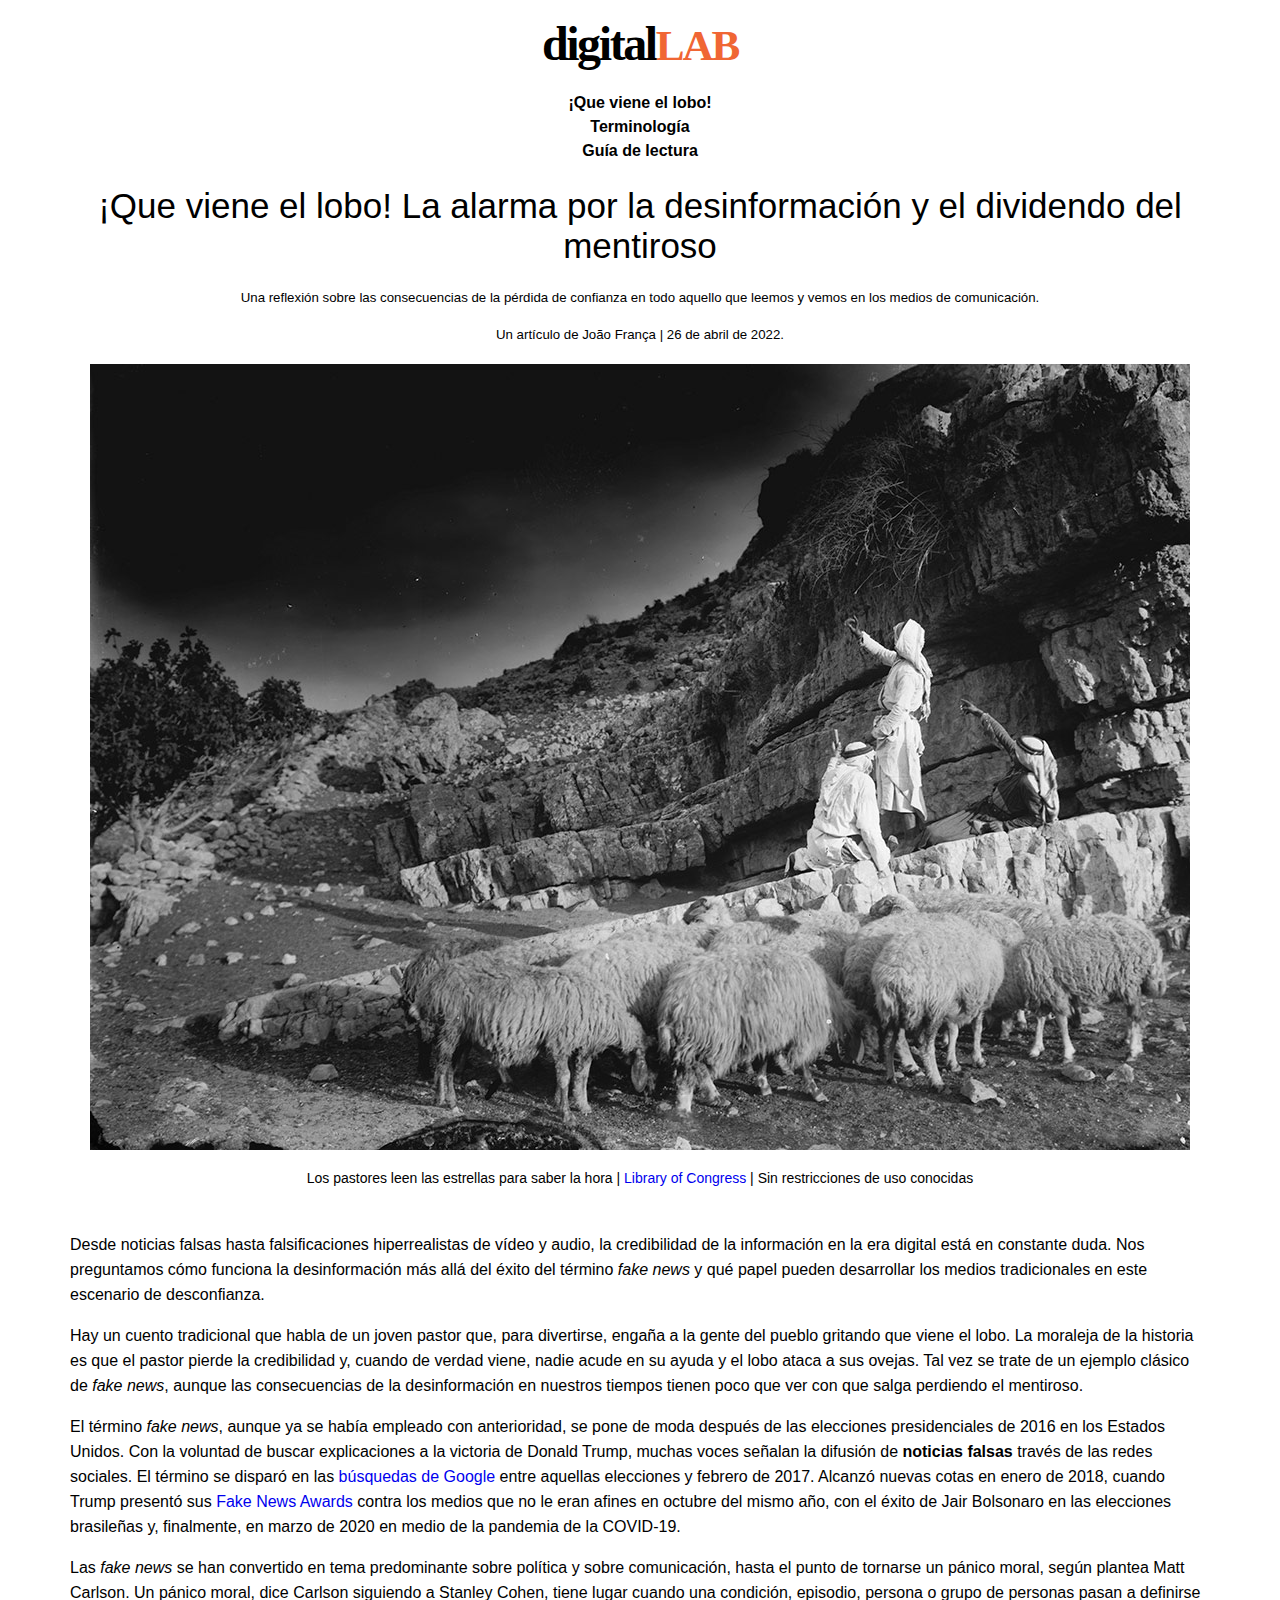
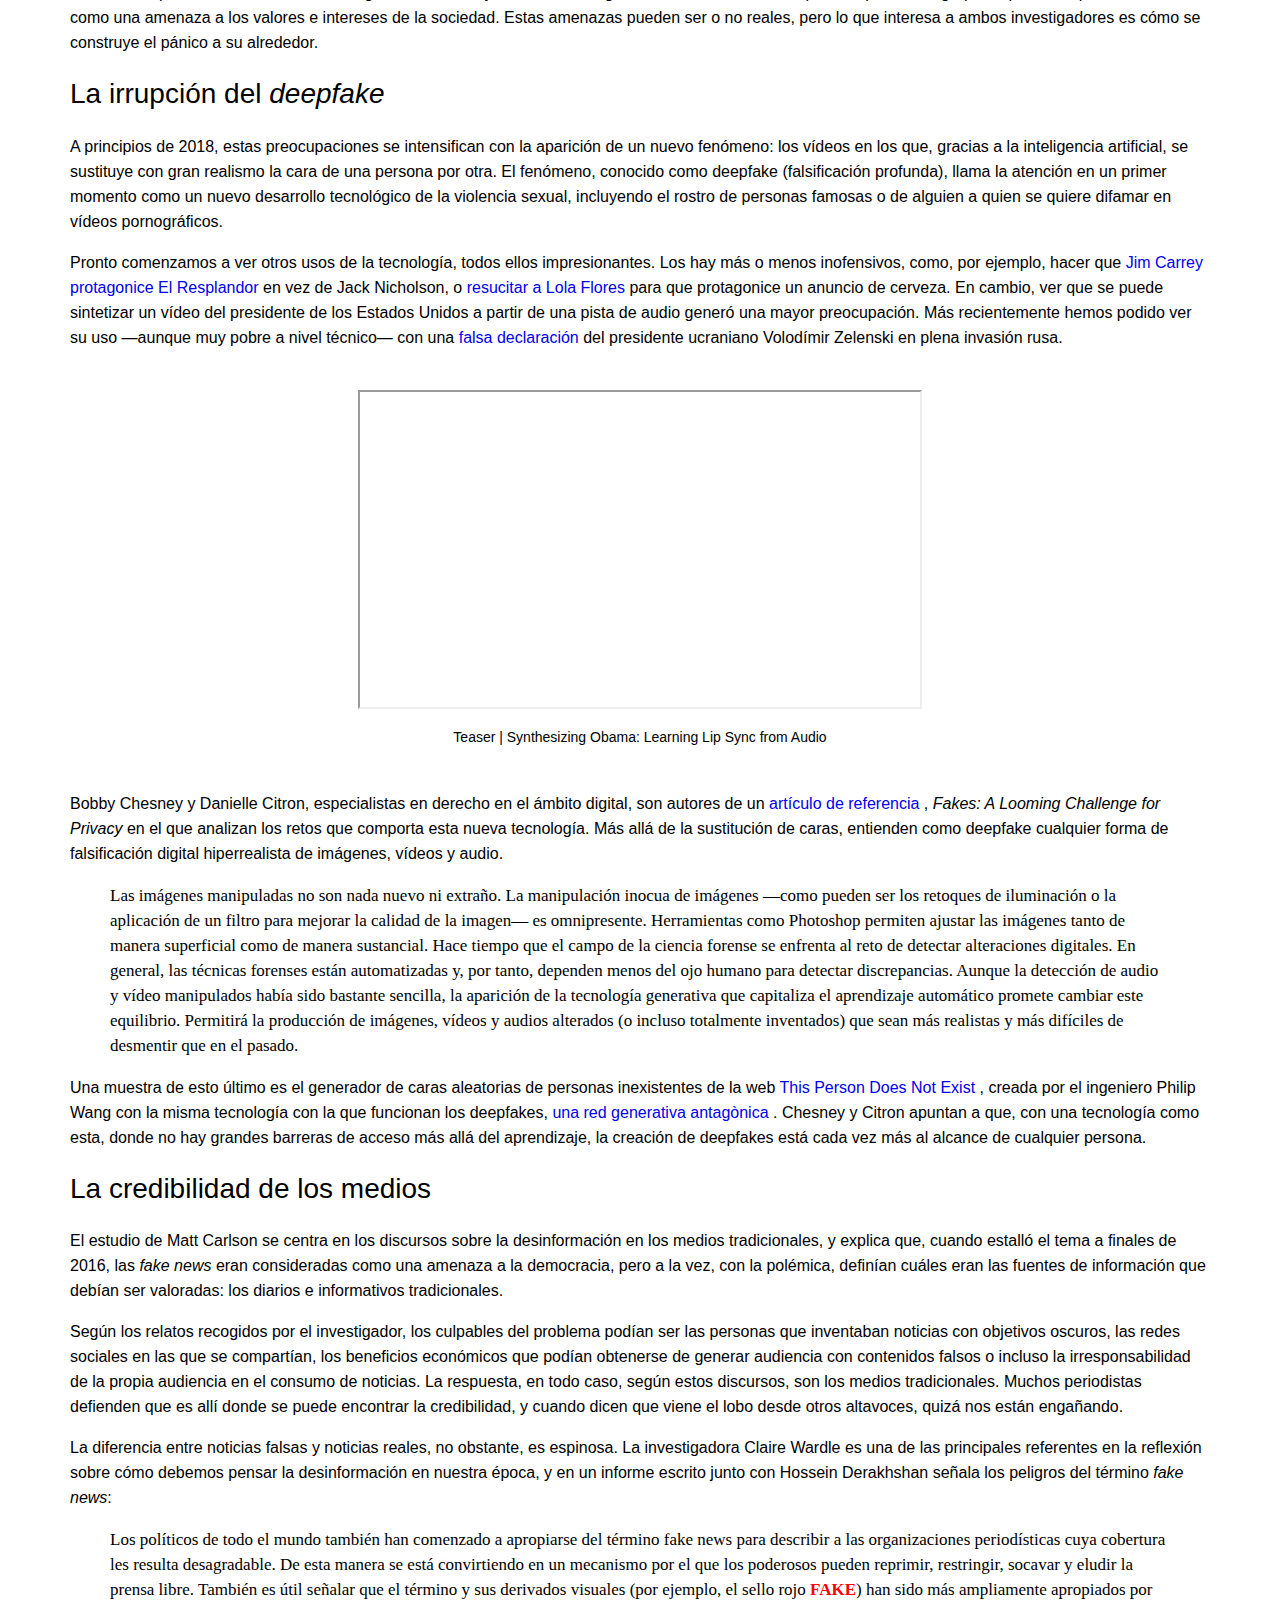
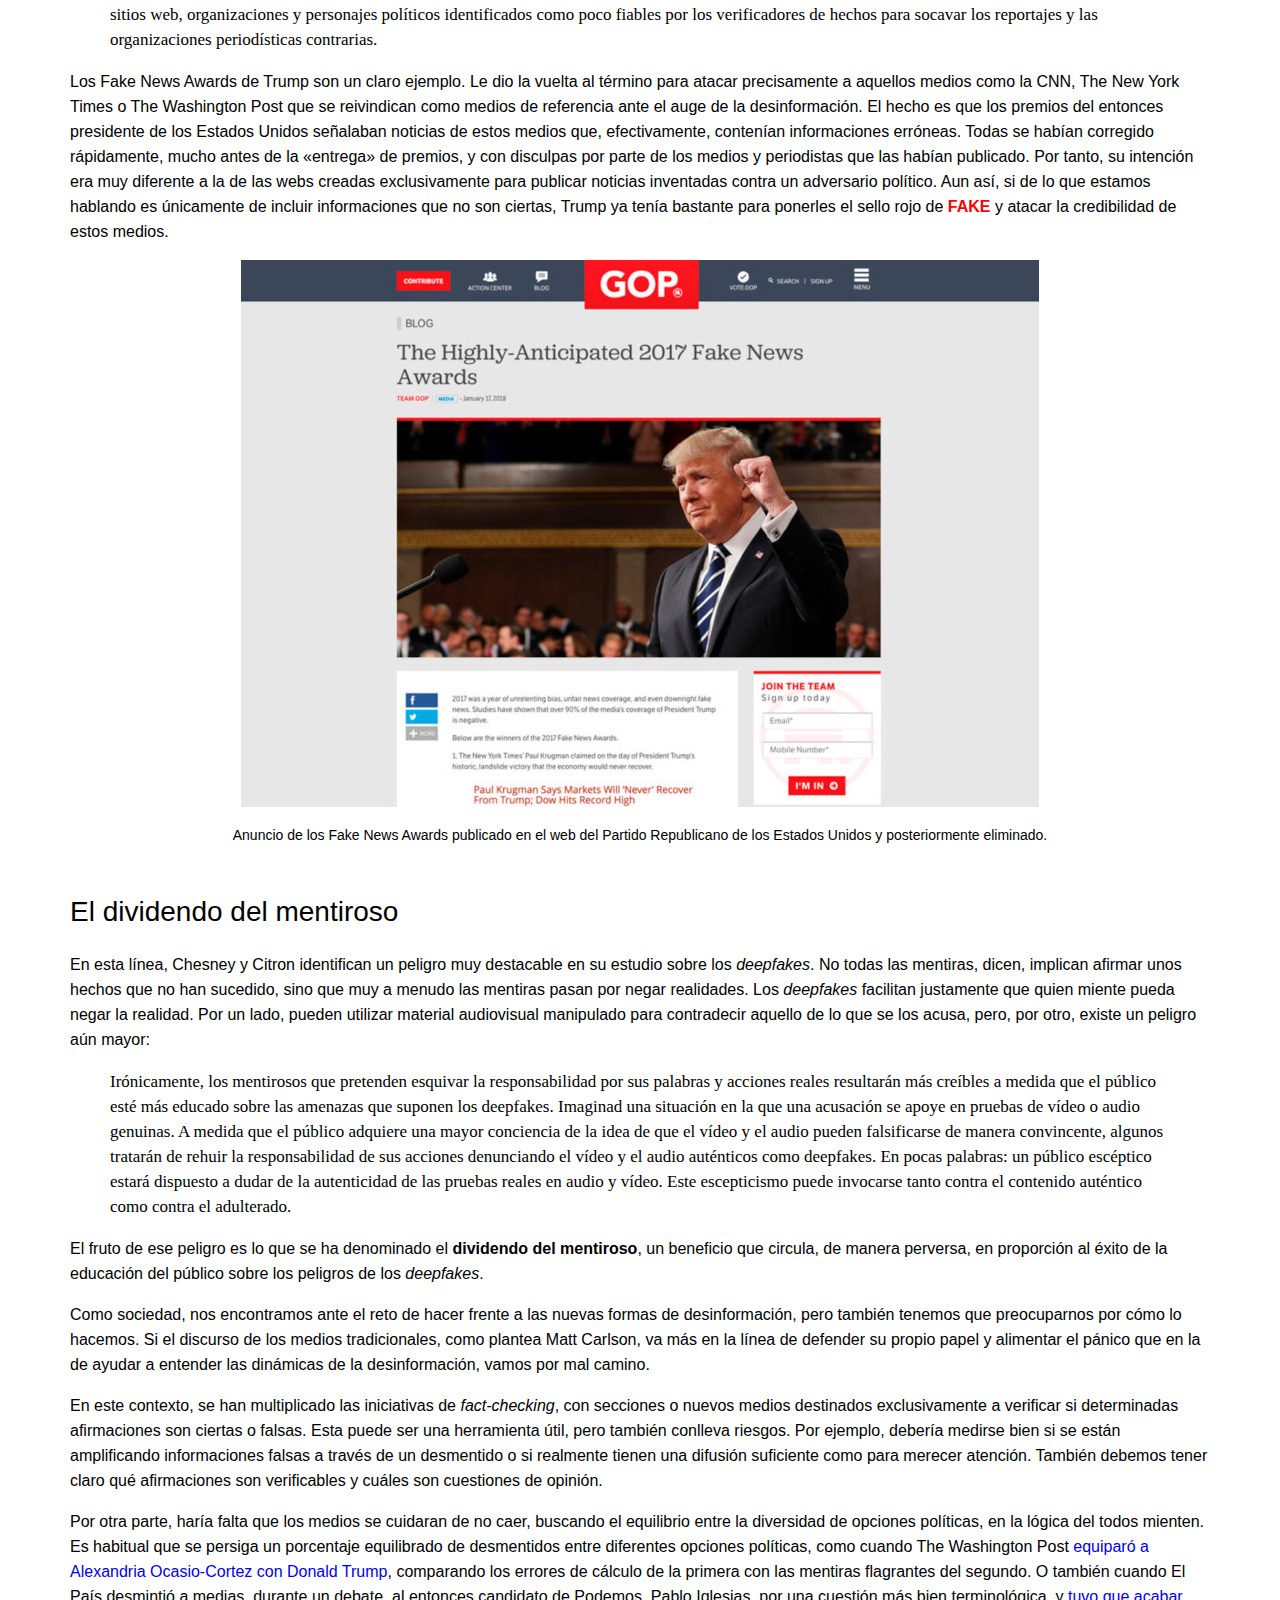
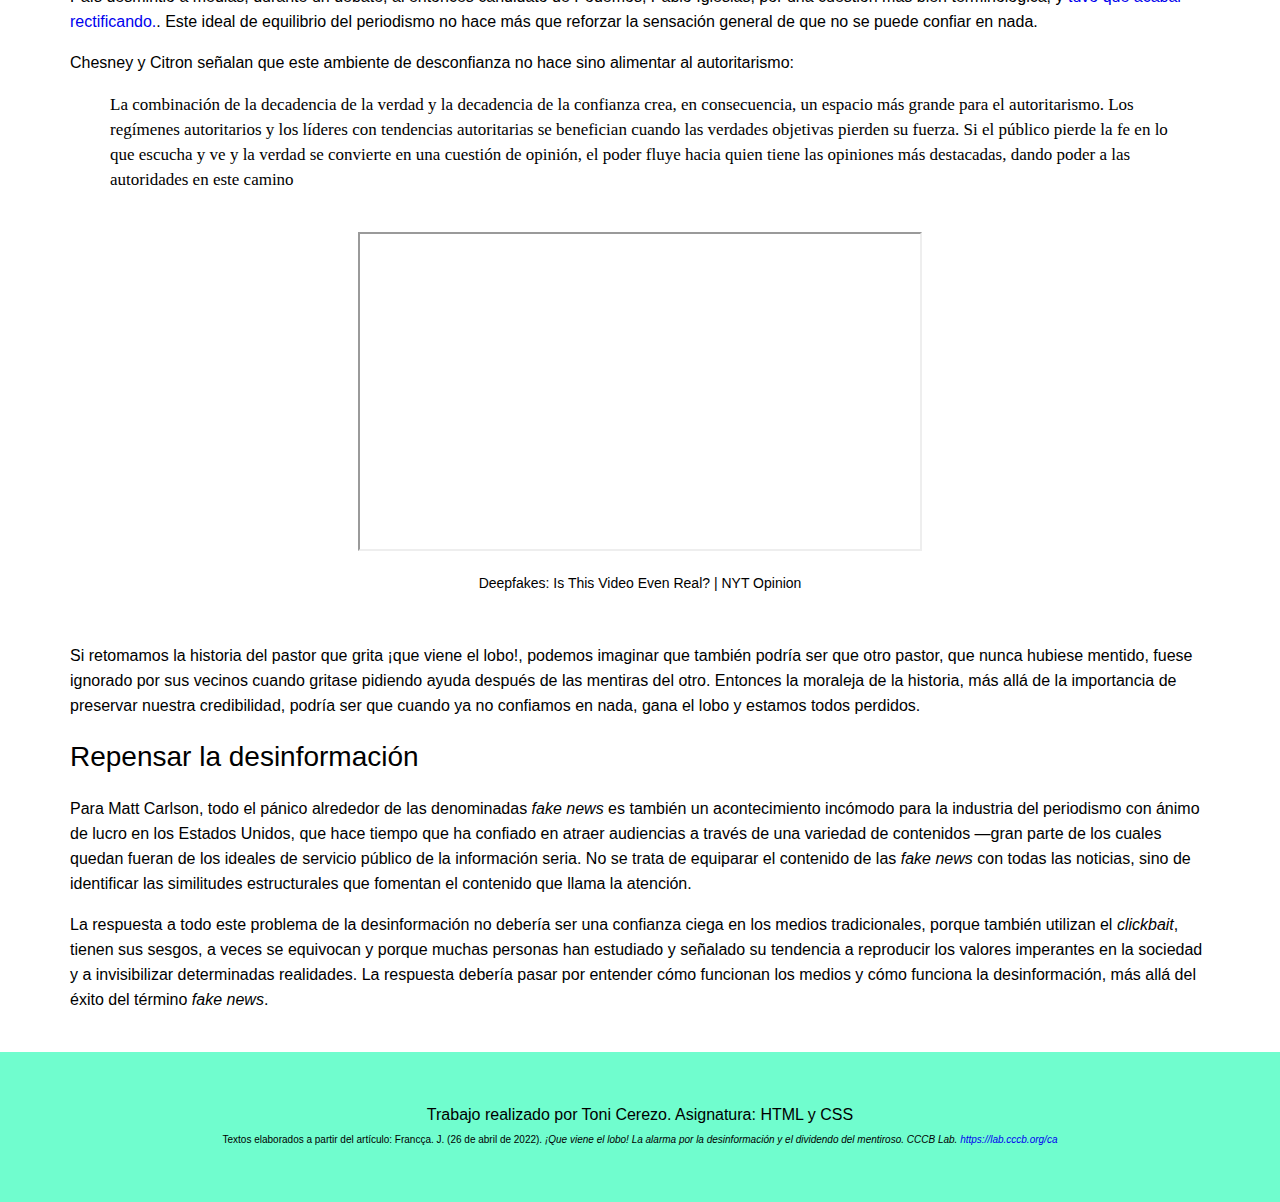
==== index.html @ 91ee5865 "Primera versión" ====
<!DOCTYPE html>
<html lang="es">
  <head>
    <meta charset="UTF-8">
    <meta name="viewport" content="width=device-width, initial-scale=1.0">
    <meta http-equiv="X-UA-Compatible" content="ie=edge">
    <title>Fake News - Inicio</title>
    <link rel="stylesheet" href="css/estilos.css">
  </head>
  <body>
    <header>
      <span id="cabecera1">digital<span id="cabecera2">lab</span></span>
    </header>
    <nav>
      <ul>
        <li><a class="enlace_menu" href="index.html">¡Que viene el lobo!</a></li>
        <li><a class="enlace_menu" href="terminologia.html">Terminología</a></li>
        <li><a class="enlace_menu" href="guia.html">Guía de lectura</a></li>
      </ul>
    </nav> 
    <main>
    
        <h1 id="titular">¡Que viene el lobo! La alarma por la desinformación y el dividendo del mentiroso</h1>
        <h5 id="subtitular">Una reflexión sobre las consecuencias de la pérdida de confianza en todo aquello que leemos y vemos en los medios de comunicación.</h5>
        <h5 id="autoria">Un artículo de João França | 26 de abril de 2022.</h5>
       
       
       <figure>
          <div class="imagenes">
            <img src="img/fakenews-pastors.jpg" alt="fakenews-pastors">
          </div>

          <figcaption>Los pastores leen las estrellas para saber la hora | <a href="https://www.loc.gov/item/2019693714/">Library of Congress</a> | Sin restricciones de uso conocidas </figcaption>
      </figure> 
      <p>Desde noticias falsas hasta falsificaciones hiperrealistas de vídeo y audio, la credibilidad de la información en la era digital está en constante duda. Nos preguntamos cómo funciona la desinformación más allá del éxito del término <i>fake news</i> y qué papel pueden desarrollar los medios tradicionales en este escenario de desconfianza.</p>
      <p>Hay un cuento tradicional que habla de un joven pastor que, para divertirse, engaña a la gente del pueblo gritando que viene el lobo. La moraleja de la historia es que el pastor pierde la credibilidad y, cuando de verdad viene, nadie acude en su ayuda y el lobo ataca a sus ovejas. Tal vez se trate de un ejemplo clásico de  <i>fake news</i>, aunque las consecuencias de la desinformación en nuestros tiempos tienen poco que ver con que salga perdiendo el mentiroso.</p>
      <p>El término <i>fake news</i>, aunque ya se había empleado con anterioridad, se pone de moda después de las elecciones presidenciales de 2016 en los Estados Unidos. Con la voluntad de buscar explicaciones a la victoria de Donald Trump, muchas voces señalan la difusión de <b>noticias falsas</b> través de las redes sociales. El término se disparó en las <a href="https://trends.google.com/trends/explore?q=%22fake%20news%22&date=2016-01-01%202021-12-31#TIMESERIES"> búsquedas de Google</a> entre aquellas elecciones y febrero de 2017. Alcanzó nuevas cotas en enero de 2018, cuando Trump presentó sus <a href="https://en.wikipedia.org/wiki/Fake_News_Awards">Fake News Awards</a> contra los medios que no le eran afines en octubre del mismo año, con el éxito de Jair Bolsonaro en las elecciones brasileñas y, finalmente, en marzo de 2020 en medio de la pandemia de la COVID-19.</p>
      <p>Las <i>fake news</i> se han convertido en tema predominante sobre política y sobre comunicación, hasta el punto de tornarse un pánico moral, según plantea Matt Carlson. Un pánico moral, dice Carlson siguiendo a Stanley Cohen, tiene lugar cuando una condición, episodio, persona o grupo de personas pasan a definirse como una amenaza a los valores e intereses de la sociedad. Estas amenazas pueden ser o no reales, pero lo que interesa a ambos investigadores es cómo se construye el pánico a su alrededor.</p>
      <h2>La irrupción del <i>deepfake</i></h2>
      <p>A principios de 2018, estas preocupaciones se intensifican con la aparición de un nuevo fenómeno: los vídeos en los que, gracias a la inteligencia artificial, se sustituye con gran realismo la cara de una persona por otra. El fenómeno, conocido como deepfake (falsificación profunda), llama la atención en un primer momento como un nuevo desarrollo tecnológico de la violencia sexual, incluyendo el rostro de personas famosas o de alguien a quien se quiere difamar en vídeos pornográficos.</p>
      <p>Pronto comenzamos a ver otros usos de la tecnología, todos ellos impresionantes. Los hay más o menos inofensivos, como, por ejemplo, hacer que <a href="https://www.youtube.com/watch?v=-ZRUZzZPGto">Jim Carrey protagonice El Resplandor </a>en vez de Jack Nicholson, o <a href="https://www.youtube.com/watch?v=BQLTRMYHwvE">resucitar a Lola Flores</a>
       para que protagonice un anuncio de cerveza. En cambio, ver que se puede sintetizar un vídeo del presidente de los Estados Unidos a partir de una pista de audio generó una mayor preocupación. Más recientemente hemos podido ver su uso —aunque muy pobre a nivel técnico— con una <a href="https://www.youtube.com/watch?v=X17yrEV5sl4">falsa declaración</a> del presidente ucraniano Volodímir Zelenski en plena invasión rusa.</p>
      <figure>
        <div class="video">
          <iframe width="560" height="315" src="https://www.youtube.com/embed/MVBe6_o4cMI?controls=0" title="Teaser | Synthesizing Obama: Learning Lip Sync from Audio" allow="accelerometer; autoplay; clipboard-write; encrypted-media; gyroscope; picture-in-picture" allowfullscreen></iframe>
        </div>
          <figcaption>Teaser | Synthesizing Obama: Learning Lip Sync from Audio</figcaption>
      </figure>
      <p>
        Bobby Chesney y Danielle Citron, especialistas en derecho en el ámbito digital, son autores de un <a href="https://lawcat.berkeley.edu/record/1136469">artículo de referencia</a>
        , <i> Fakes: A Looming Challenge for Privacy</i> en el que analizan los retos que comporta esta nueva tecnología. Más allá de la sustitución de caras, entienden como deepfake cualquier forma de falsificación digital hiperrealista de imágenes, vídeos y audio.
      </p>
      <blockquote>Las imágenes manipuladas no son nada nuevo ni extraño. La manipulación inocua de imágenes —como pueden ser los retoques de iluminación o la aplicación de un filtro para mejorar la calidad de la imagen— es omnipresente. Herramientas como Photoshop permiten ajustar las imágenes tanto de manera superficial como de manera sustancial. Hace tiempo que el campo de la ciencia forense se enfrenta al reto de detectar alteraciones digitales. En general, las técnicas forenses están automatizadas y, por tanto, dependen menos del ojo humano para detectar discrepancias. Aunque la detección de audio y vídeo manipulados había sido bastante sencilla, la aparición de la tecnología generativa que capitaliza el aprendizaje automático promete cambiar este equilibrio. Permitirá la producción de imágenes, vídeos y audios alterados (o incluso totalmente inventados) que sean más realistas y más difíciles de desmentir que en el pasado.</blockquote>
      <p>
        Una muestra de esto último es el generador de caras aleatorias de personas inexistentes de la web <a href="https://thispersondoesnotexist.com/">This Person Does Not Exist</a>
        , creada por el ingeniero Philip Wang con la misma tecnología con la que funcionan los deepfakes, <a href="https://ca.wikipedia.org/wiki/Xarxa_generativa_antag%C3%B2nica">una red generativa antagònica</a>
        . Chesney y Citron apuntan a que, con una tecnología como esta, donde no hay grandes barreras de acceso más allá del aprendizaje, la creación de deepfakes está cada vez más al alcance de cualquier persona.
      </p>
      <h2>La credibilidad de los medios</h2>
      <p>El estudio de Matt Carlson se centra en los discursos sobre la desinformación en los medios tradicionales, y explica que, cuando estalló el tema a finales de 2016, las <i>fake news</i> eran consideradas como una amenaza a la democracia, pero a la vez, con la polémica, definían cuáles eran las fuentes de información que debían ser valoradas: los diarios e informativos tradicionales.</p>
      <p>Según los relatos recogidos por el investigador, los culpables del problema podían ser las personas que inventaban noticias con objetivos oscuros, las redes sociales en las que se compartían, los beneficios económicos que podían obtenerse de generar audiencia con contenidos falsos o incluso la irresponsabilidad de la propia audiencia en el consumo de noticias. La respuesta, en todo caso, según estos discursos, son los medios tradicionales. Muchos periodistas defienden que es allí donde se puede encontrar la credibilidad, y cuando dicen que viene el lobo desde otros altavoces, quizá nos están engañando.</p>
      <p>La diferencia entre noticias falsas y noticias reales, no obstante, es espinosa. La investigadora Claire Wardle es una de las principales referentes en la reflexión sobre cómo debemos pensar la desinformación en nuestra época, y en un informe escrito junto con Hossein Derakhshan señala los peligros del término <i> fake news</i>:</p>
      <blockquote>Los políticos de todo el mundo también han comenzado a apropiarse del término fake news para describir a las organizaciones periodísticas cuya cobertura les resulta desagradable. De esta manera se está convirtiendo en un mecanismo por el que los poderosos pueden reprimir, restringir, socavar y eludir la prensa libre. También es útil señalar que el término y sus derivados visuales (por ejemplo, el sello rojo <b>FAKE</b>) han sido más ampliamente apropiados por sitios web, organizaciones y personajes políticos identificados como poco fiables por los verificadores de hechos para socavar los reportajes y las organizaciones periodísticas contrarias.</blockquote>
      <p id="rojo">Los Fake News Awards de Trump son un claro ejemplo. Le dio la vuelta al término para atacar precisamente a aquellos medios como la CNN, The New York Times o The Washington Post que se reivindican como medios de referencia ante el auge de la desinformación. El hecho es que los premios del entonces presidente de los Estados Unidos señalaban noticias de estos medios que, efectivamente, contenían informaciones erróneas. Todas se habían corregido rápidamente, mucho antes de la «entrega» de premios, y con disculpas por parte de los medios y periodistas que las habían publicado. Por tanto, su intención era muy diferente a la de las webs creadas exclusivamente para publicar noticias inventadas contra un adversario político. Aun así, si de lo que estamos hablando es únicamente de incluir informaciones que no son ciertas, Trump ya tenía bastante para ponerles el sello rojo de <b>FAKE</b> y atacar la credibilidad de estos medios.</p>
      <figure>
        <div class="imagenes">  
        <img src="img/fakenews-trump-awards.jpg" alt="fakenews-trump">
        </div>
        <figcaption>Anuncio de los Fake News Awards publicado en el web del Partido Republicano de los Estados Unidos y posteriormente eliminado. </figcaption>
      </figure> 
      <h2>El dividendo del mentiroso</h2>
      <p>En esta línea, Chesney y Citron identifican un peligro muy destacable en su estudio sobre los <i>deepfakes</i>. No todas las mentiras, dicen, implican afirmar unos hechos que no han sucedido, sino que muy a menudo las mentiras pasan por negar realidades. Los <i>deepfakes</i> facilitan justamente que quien miente pueda negar la realidad. Por un lado, pueden utilizar material audiovisual manipulado para contradecir aquello de lo que se los acusa, pero, por otro, existe un peligro aún mayor:</p>
      <blockquote>Irónicamente, los mentirosos que pretenden esquivar la responsabilidad por sus palabras y acciones reales resultarán más creíbles a medida que el público esté más educado sobre las amenazas que suponen los deepfakes. Imaginad una situación en la que una acusación se apoye en pruebas de vídeo o audio genuinas. A medida que el público adquiere una mayor conciencia de la idea de que el vídeo y el audio pueden falsificarse de manera convincente, algunos tratarán de rehuir la responsabilidad de sus acciones denunciando el vídeo y el audio auténticos como deepfakes. En pocas palabras: un público escéptico estará dispuesto a dudar de la autenticidad de las pruebas reales en audio y vídeo. Este escepticismo puede invocarse tanto contra el contenido auténtico como contra el adulterado.</blockquote>
      <p>El fruto de ese peligro es lo que se ha denominado el <b>dividendo del mentiroso</b>, un beneficio que circula, de manera perversa, en proporción al éxito de la educación del público sobre los peligros de los <i>deepfakes</i>.</p>
      <p>Como sociedad, nos encontramos ante el reto de hacer frente a las nuevas formas de desinformación, pero también tenemos que preocuparnos por cómo lo hacemos. Si el discurso de los medios tradicionales, como plantea Matt Carlson, va más en la línea de defender su propio papel y alimentar el pánico que en la de ayudar a entender las dinámicas de la desinformación, vamos por mal camino.</p>
      <p>En este contexto, se han multiplicado las iniciativas de <i>fact-checking</i>, con secciones o nuevos medios destinados exclusivamente a verificar si determinadas afirmaciones son ciertas o falsas. Esta puede ser una herramienta útil, pero también conlleva riesgos. Por ejemplo, debería medirse bien si se están amplificando informaciones falsas a través de un desmentido o si realmente tienen una difusión suficiente como para merecer atención. También debemos tener claro qué afirmaciones son verificables y cuáles son cuestiones de opinión.</p>
      <p>Por otra parte, haría falta que los medios se cuidaran de no caer, buscando el equilibrio entre la diversidad de opciones políticas, en la lógica del todos mienten. Es habitual que se persiga un porcentaje equilibrado de desmentidos entre diferentes opciones políticas, como cuando The Washington Post <a href="https://fair.org/home/factcheck-false-equivalence/">equiparó a Alexandria Ocasio-Cortez con Donald Trump</a>, comparando los errores de cálculo de la primera con las mentiras flagrantes del segundo. O también cuando El País desmintió a medias, durante un debate, al entonces candidato de Podemos, Pablo Iglesias, por una cuestión más bien terminológica, y <a href="https://twitter.com/el_pais/status/1121057901550952449">tuvo que acabar rectificando.</a>. Este ideal de equilibrio del periodismo no hace más que reforzar la sensación general de que no se puede confiar en nada.</p>
      <p>Chesney y Citron señalan que este ambiente de desconfianza no hace sino alimentar al autoritarismo:</p>
      <blockquote>
        La combinación de la decadencia de la verdad y la decadencia de la confianza crea, en consecuencia, un espacio más grande para el autoritarismo. Los regímenes autoritarios y los líderes con tendencias autoritarias se benefician cuando las verdades objetivas pierden su fuerza. Si el público pierde la fe en lo que escucha y ve y la verdad se convierte en una cuestión de opinión, el poder fluye hacia quien tiene las opiniones más destacadas, dando poder a las autoridades en este camino
        <figure>
          <div class="video">
            <iframe width="560" height="315" src="https://www.youtube.com/embed/1OqFY_2JE1c" title=" Deepfakes: Is This Video Even Real? | NYT Opinion " allow="accelerometer; autoplay; clipboard-write; encrypted-media; gyroscope; picture-in-picture" allowfullscreen></iframe>
          </div>
            <figcaption>Deepfakes: Is This Video Even Real? | NYT Opinion </figcaption>
        </figure>        
      </blockquote>
      <p>Si retomamos la historia del pastor que grita ¡que viene el lobo!, podemos imaginar que también podría ser que otro pastor, que nunca hubiese mentido, fuese ignorado por sus vecinos cuando gritase pidiendo ayuda después de las mentiras del otro. Entonces la moraleja de la historia, más allá de la importancia de preservar nuestra credibilidad, podría ser que cuando ya no confiamos en nada, gana el lobo y estamos todos perdidos.</p>
      <h2>Repensar la desinformación</h2>
      <p>Para Matt Carlson, todo el pánico alrededor de las denominadas <i>fake news</i> es también un acontecimiento incómodo para la industria del periodismo con ánimo de lucro en los Estados Unidos, que hace tiempo que ha confiado en atraer audiencias a través de una variedad de contenidos —gran parte de los cuales quedan fueran de los ideales de servicio público de la información seria. No se trata de equiparar el contenido de las <i>fake news</i> con todas las noticias, sino de identificar las similitudes estructurales que fomentan el contenido que llama la atención.</p>
      <p>La respuesta a todo este problema de la desinformación no debería ser una confianza ciega en los medios tradicionales, porque también utilizan el <i>clickbait</i>, tienen sus sesgos, a veces se equivocan y porque muchas personas han estudiado y señalado su tendencia a reproducir los valores imperantes en la sociedad y a invisibilizar determinadas realidades. La respuesta debería pasar por entender cómo funcionan los medios y cómo funciona la desinformación, más allá del éxito del término <i>fake news</i>.</p>
    </main>
    <footer>
    <p>Trabajo realizado por Toni Cerezo. Asignatura: HTML y CSS</p>
    <p id="credits">Textos elaborados a partir del artículo: Francça. J. (26 de abril de 2022). <i>¡Que viene el lobo! La alarma por la desinformación y el dividendo del mentiroso. CCCB Lab. <a href="https://lab.cccb.org/ca">https://lab.cccb.org/ca</a></i></p>

    </footer>



  </body>
</html>
---- css/estilos.css ----
body{margin:0}
header{text-align: center;padding:1em 0 0 0;}
#cabecera1{	font-family: Georgia,Times,Times New Roman,serif; font-weight:bold;font-size:3em;letter-spacing: -0.05em;}
#cabecera2{	font-family: Georgia,Times,Times New Roman,serif; color:rgb(240, 102, 52);font-size:0.9em;text-transform: uppercase;letter-spacing: -0.05em;}
nav{text-align: center;margin-top:20px}
nav ul{list-style-type: none;text-align: center;padding:0;margin:0}
nav li{padding:3px;}
.enlace_menu{font-family: Arial, Helvetica, sans-serif;text-decoration: none;color:black;font-weight: bold;}
.enlace_menu:active { font-size:25px} 
main{ 
    width: 95%;
    margin-left: auto;
    margin-right: auto;
    max-width: 1140px;
    text-align: left;
  }
h1{font-family: 'Trebuchet MS', sans-serif;;font-weight: 500;text-align: center;font-size:35px}
h5{font-family: 'Trebuchet MS', sans-serif;;font-weight: 500;text-align: center;}
a{font-family: Arial, Helvetica, sans-serif;text-decoration: none;}
figcaption{padding-top:20px;padding-bottom:30px;text-align: center;font-family: Arial, Helvetica, sans-serif;font-size:14px}
p{font-family: Arial, Helvetica, sans-serif;line-height: 25px;font-size:16px}
h2{font-family: Arial, Helvetica, sans-serif;font-weight: 400;font-size:28px}
.video{display:flex; justify-content: center;align-items: center;margin-top:40px;padding:0}
blockquote{line-height: 25px;font-size:17px}
blockquote b{color:red}
#rojo b{color:red}
.imagenes{display:flex; justify-content: center;align-items: center;margin:0;padding:0}
footer{background-color: rgb(112, 253, 206);margin-top:40px;text-align: center;padding-top:50px;padding-bottom:50px}
footer p{margin:0}
#credits{font-size:10px}
/*Estilos para la página terminología*/
main li{margin-top:8px;font-family: Arial, Helvetica, sans-serif;line-height: 25px}
.terminos{font-family: Arial, Helvetica, sans-serif;color:rgb(240, 102, 52);font-size: 18px;font-weight: 700;}
#glosario p{margin-left:2em}
.nivel1{list-style-image: url('../img/book.png');}
.nivel2{list-style-type: circle;}
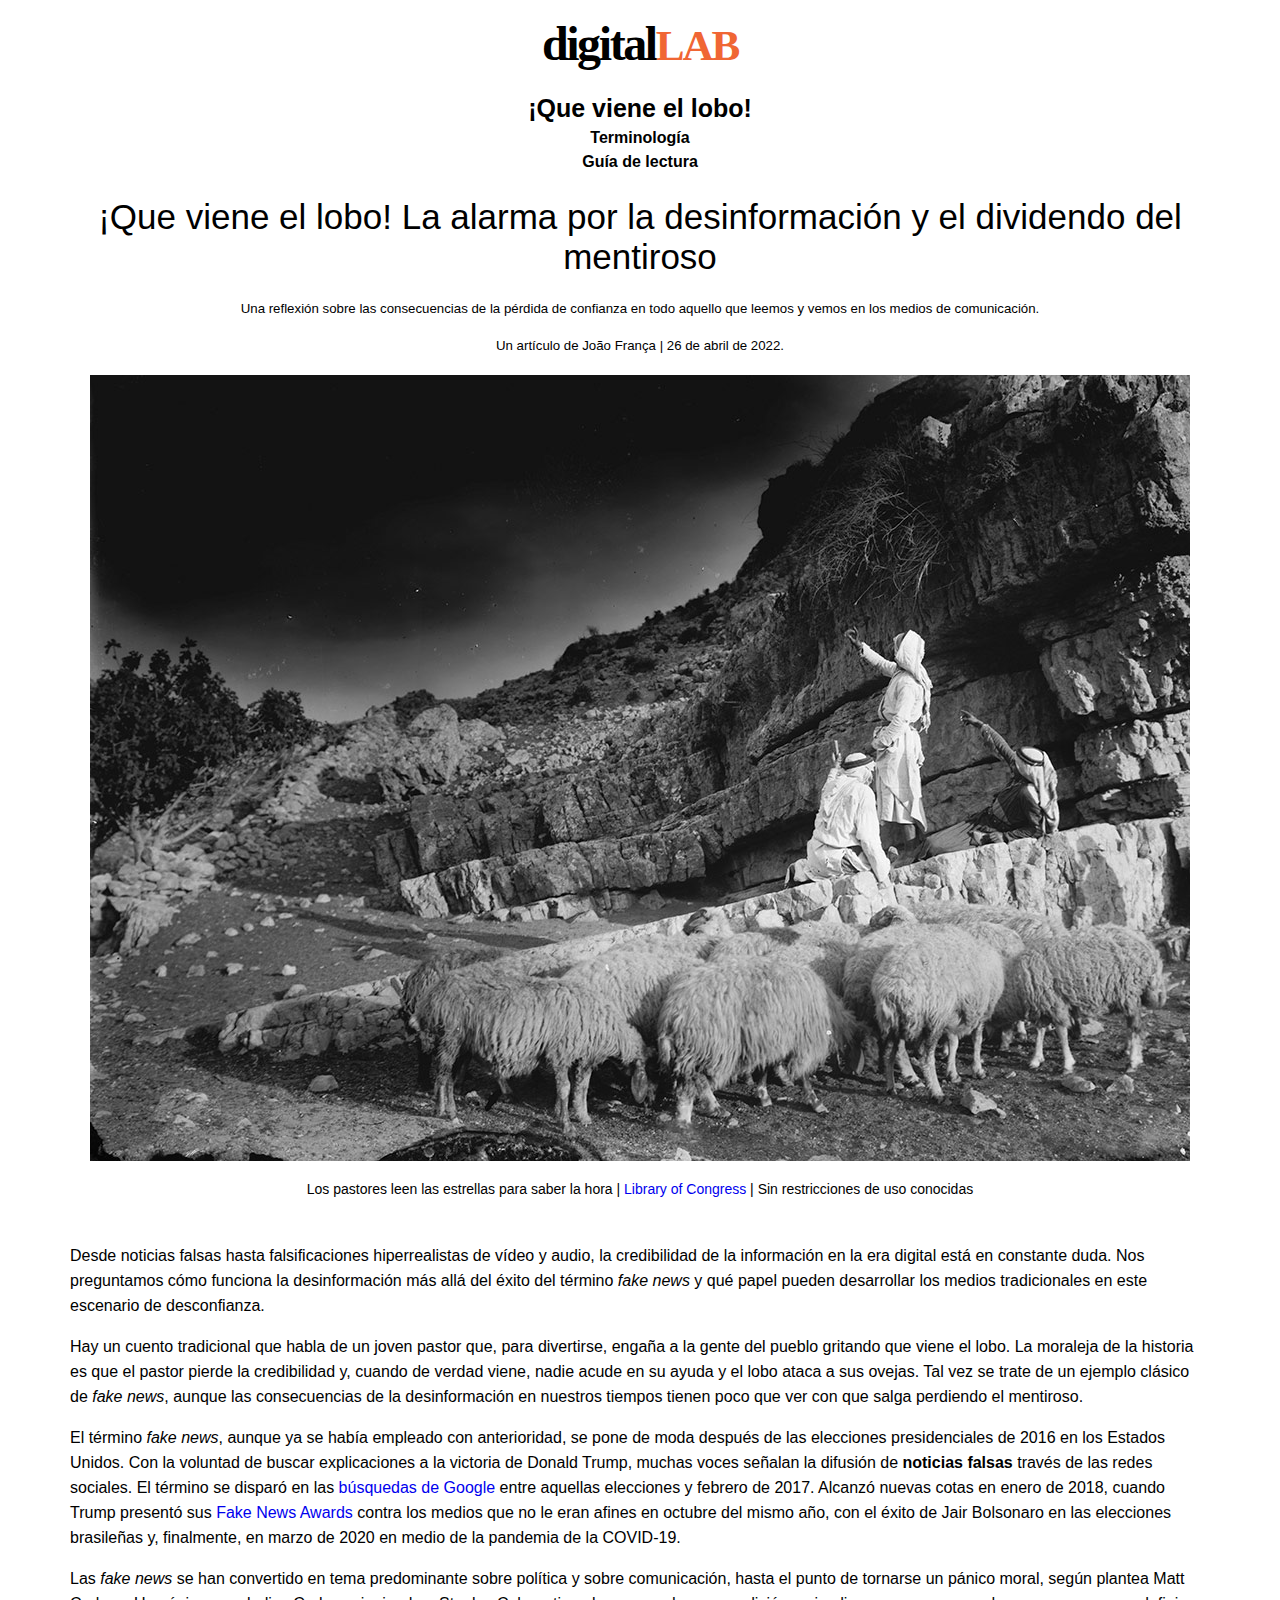
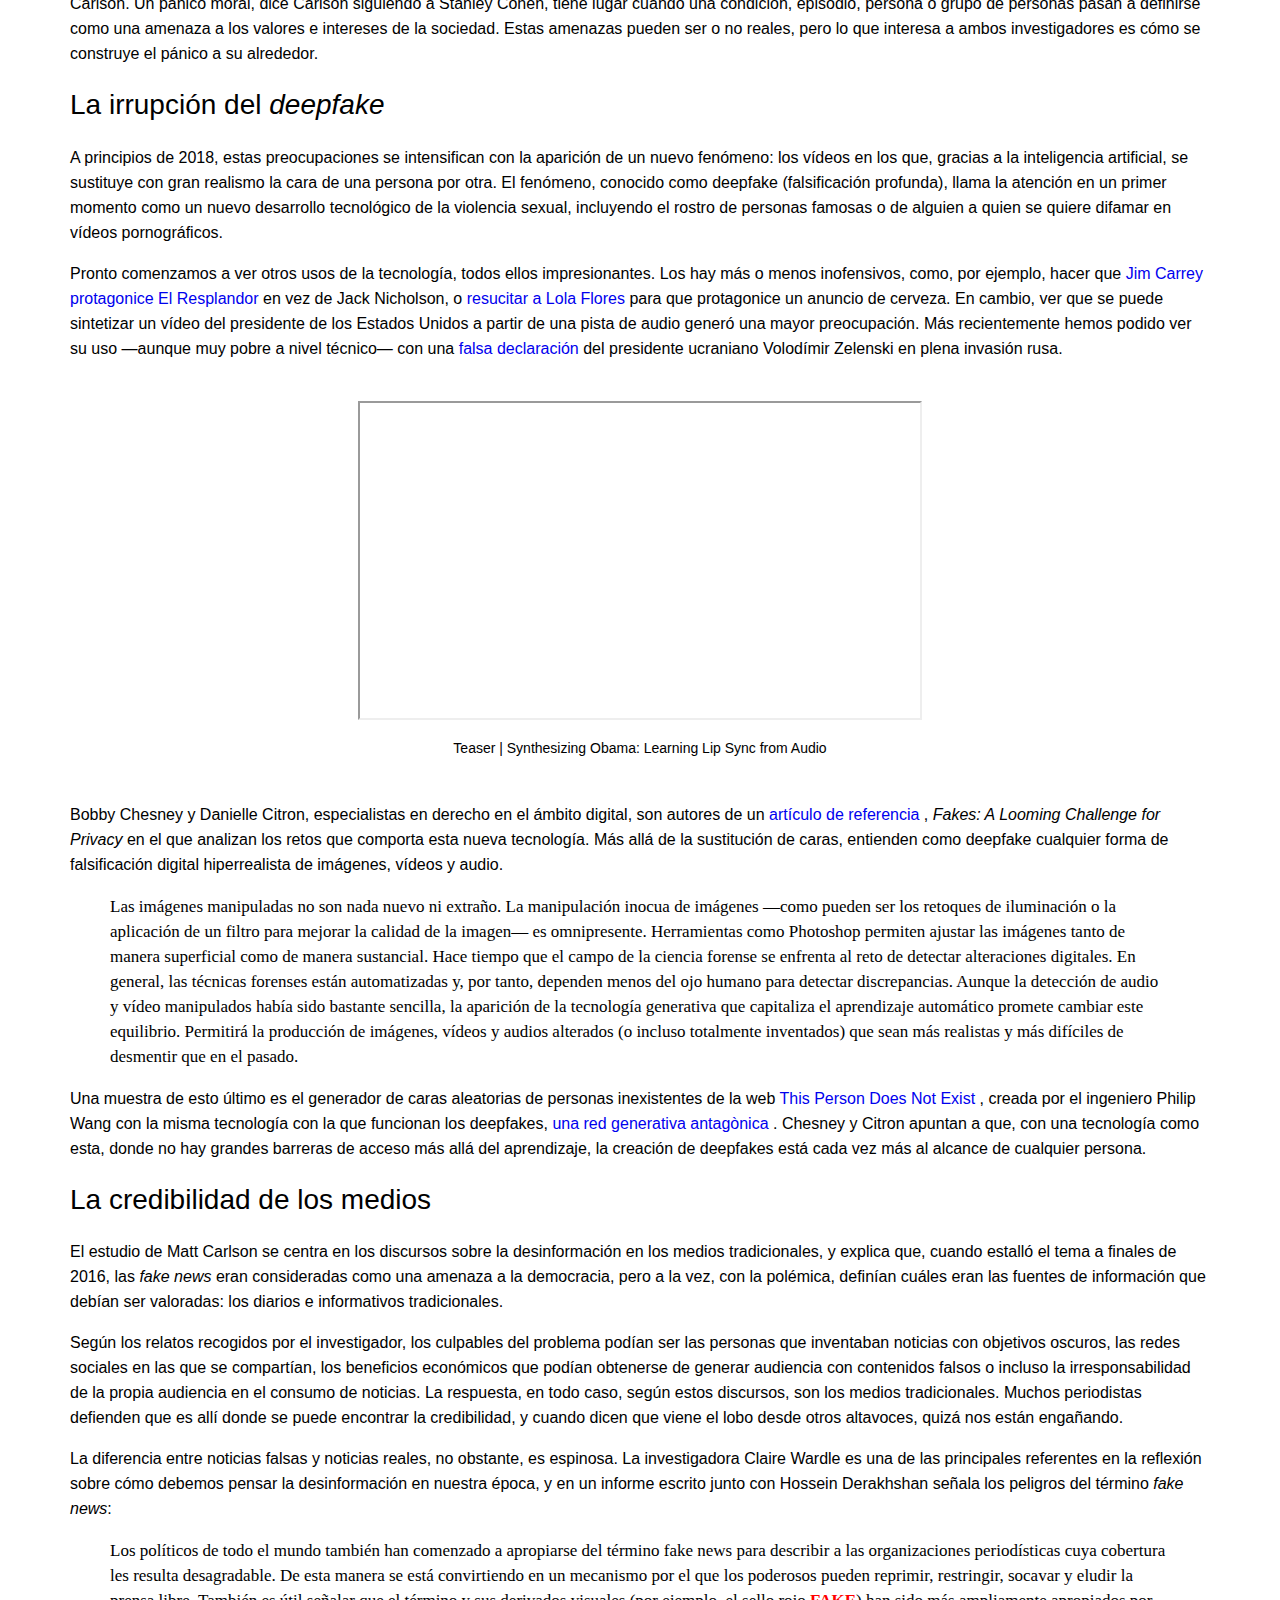
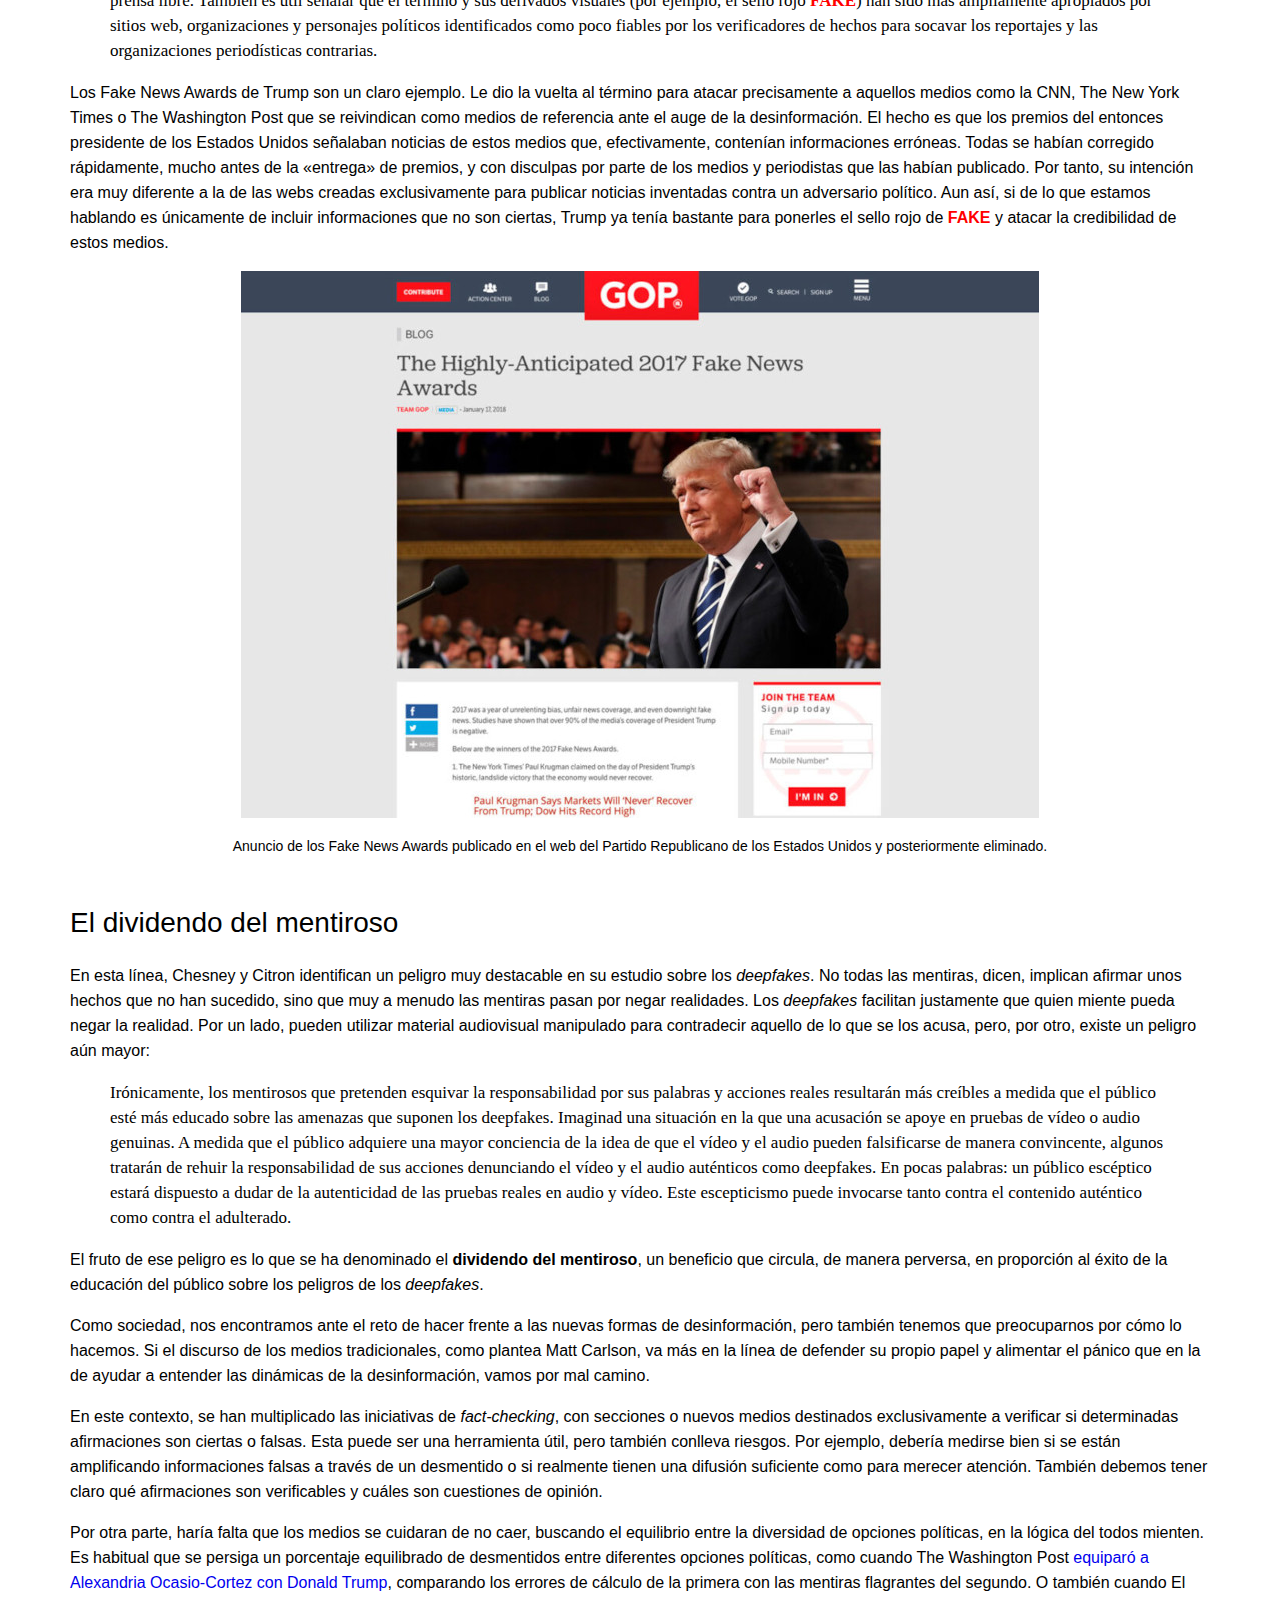
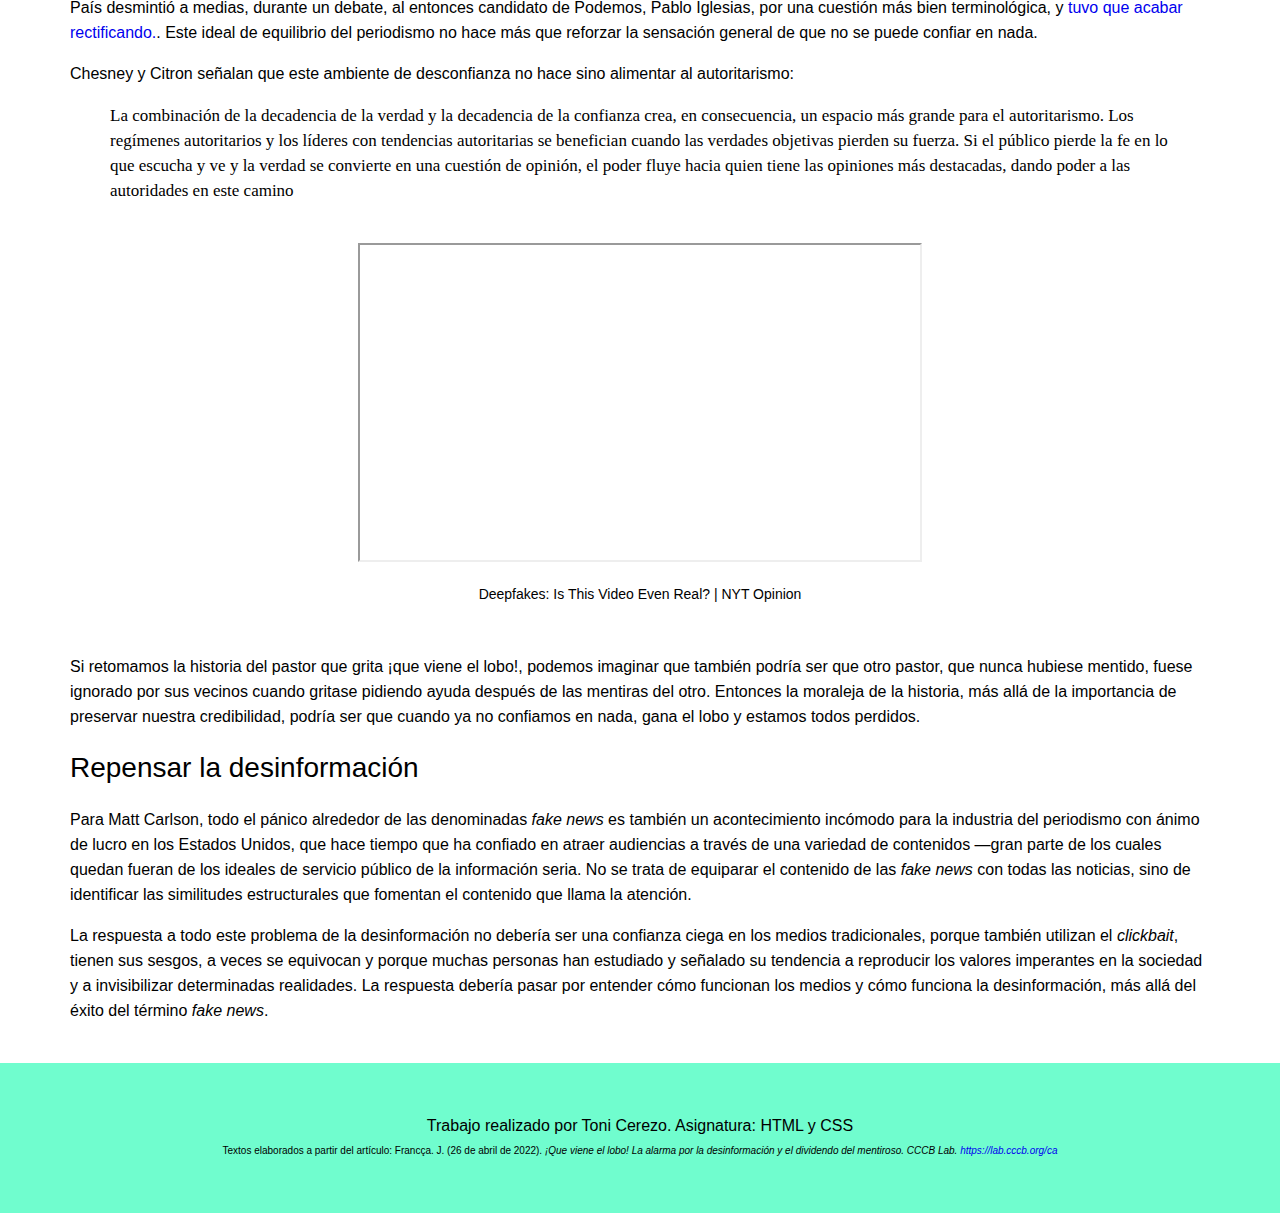
==== commit 475262d1: "Cambio en el menú" ====
--- a/index.html
+++ b/index.html
@@ -13,7 +13,7 @@
     </header>
     <nav>
       <ul>
-        <li><a class="enlace_menu" href="index.html">¡Que viene el lobo!</a></li>
+        <li id="menu_A"><a class="enlace_menu" href="index.html">¡Que viene el lobo!</a></li>
         <li><a class="enlace_menu" href="terminologia.html">Terminología</a></li>
         <li><a class="enlace_menu" href="guia.html">Guía de lectura</a></li>
       </ul>
--- a/css/estilos.css
+++ b/css/estilos.css
@@ -6,6 +6,9 @@
 nav{text-align: center;margin-top:20px}
 nav ul{list-style-type: none;text-align: center;padding:0;margin:0}
 nav li{padding:3px;}
+#menu_A{font-size:25px}
+#menu_B{font-size:25px}
+#menu_C{font-size:25px}
 .enlace_menu{font-family: Arial, Helvetica, sans-serif;text-decoration: none;color:black;font-weight: bold;}
 .enlace_menu:active { font-size:25px} 
 main{ 
